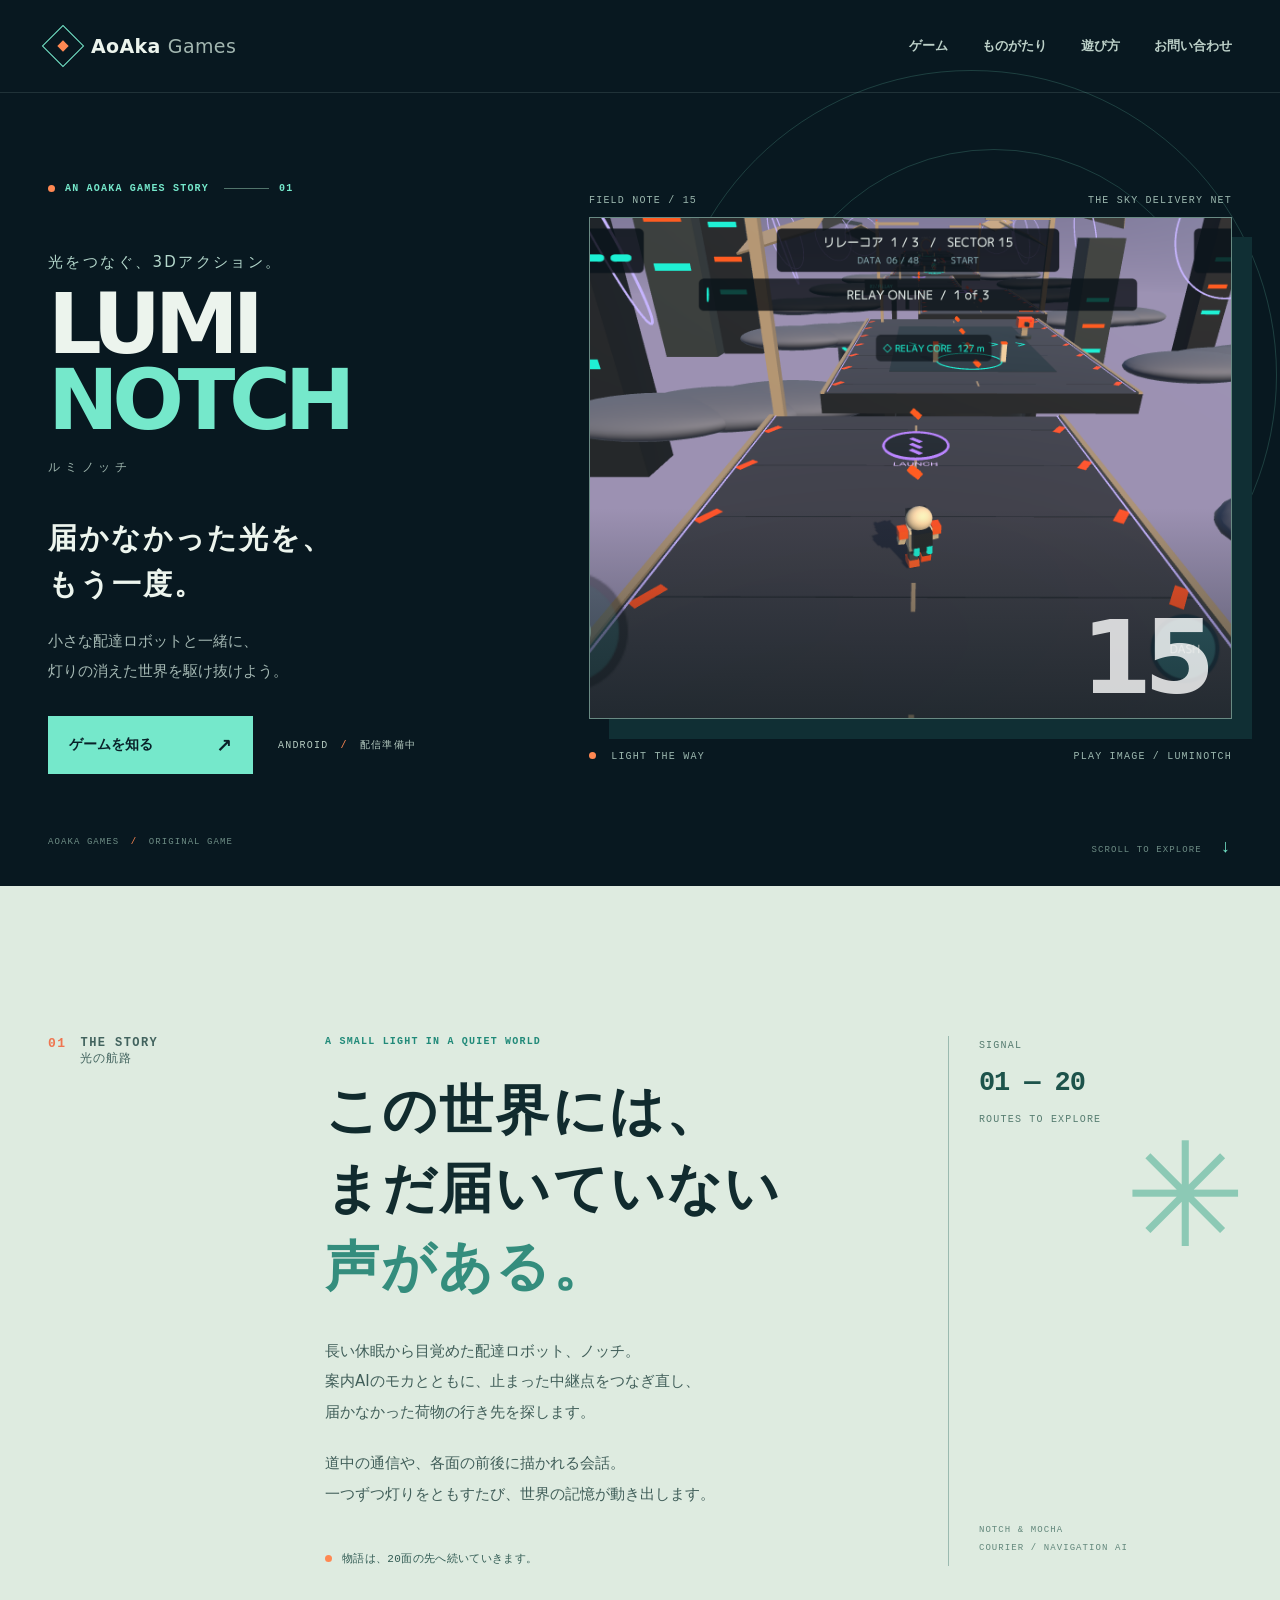
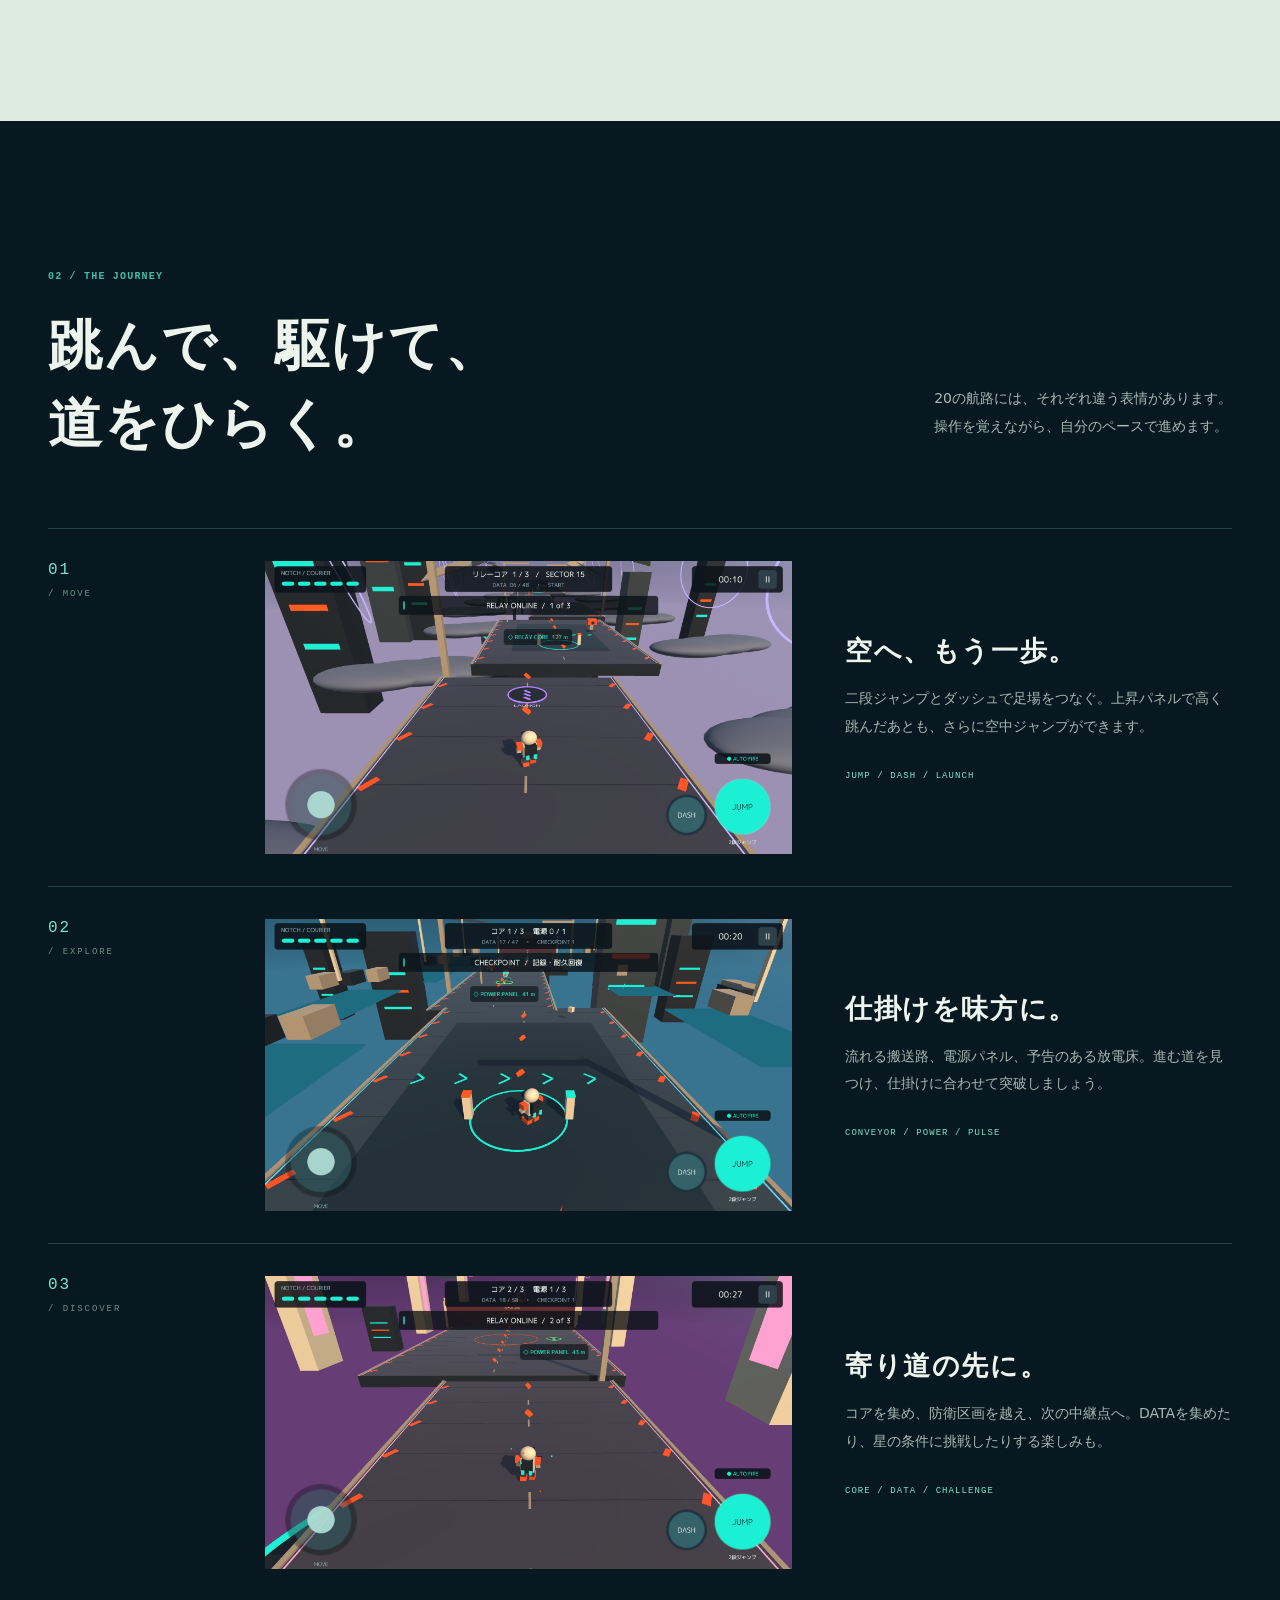
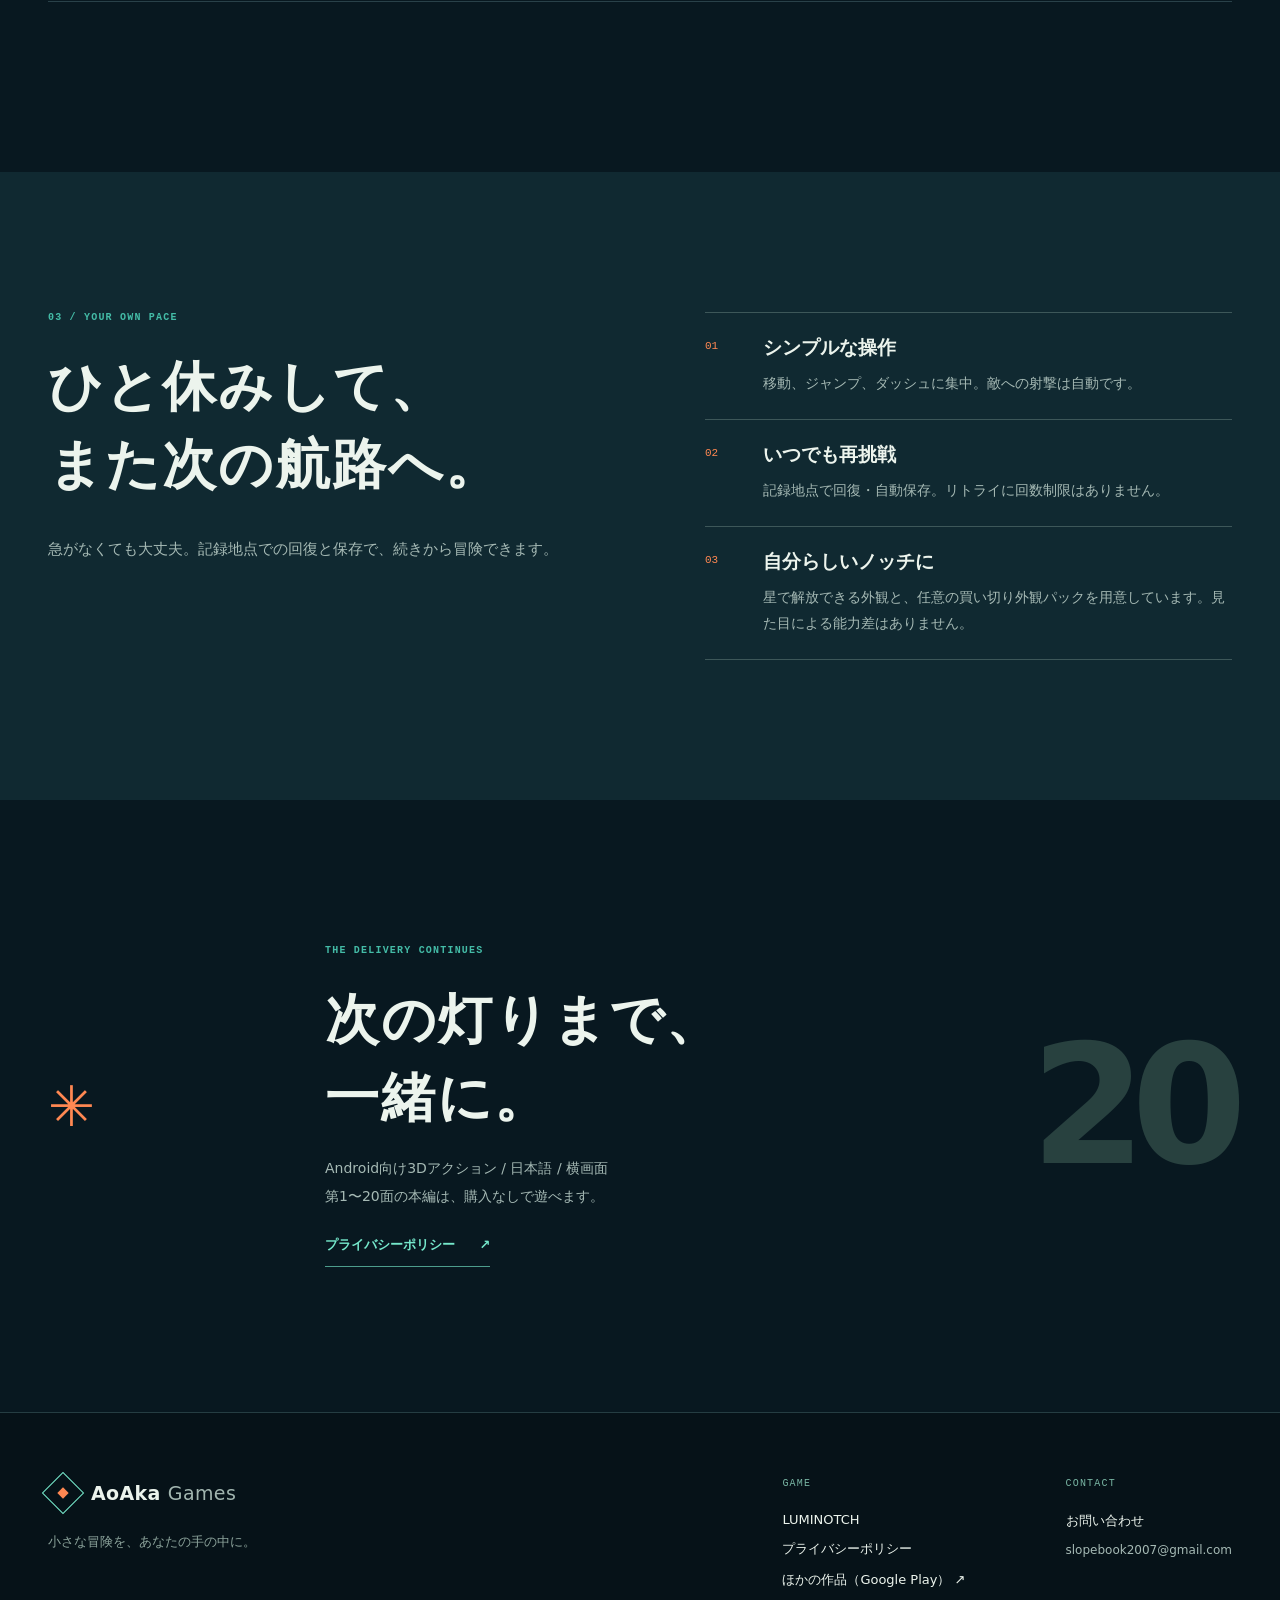
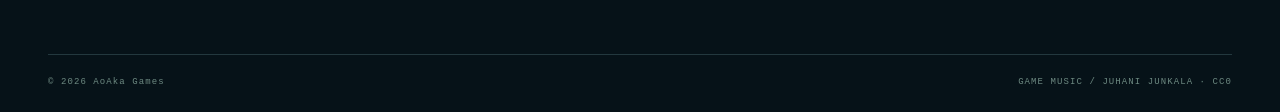
==== index.html @ 9eddff87 "Create AoAka Games official site" ====
<!doctype html>
<html lang="ja">
<head>
  <meta charset="utf-8">
  <meta name="viewport" content="width=device-width, initial-scale=1">
  <meta name="theme-color" content="#091820">
  <meta name="description" content="AoAka Gamesの公式サイト。小さな配達ロボットが光を届ける3Dアクション『LUMINOTCH』を紹介します。">
  <title>AoAka Games | LUMINOTCH</title>
  <link rel="icon" href="assets/icon.png" type="image/png">
  <link rel="stylesheet" href="assets/site.css">
</head>
<body>
  <a class="skip" href="#main">本文へ移動</a>
  <header class="site-header">
    <div class="shell header-inner">
      <a class="brand" href="./" aria-label="AoAka Games ホーム"><span class="brand-mark" aria-hidden="true"><i></i></span><span>AoAka <b>Games</b></span></a>
      <nav aria-label="メインナビゲーション">
        <a href="#game">ゲーム</a><a href="#world">ものがたり</a><a href="#play">遊び方</a><a href="#contact">お問い合わせ</a>
      </nav>
    </div>
  </header>

  <main id="main">
    <section class="hero shell" id="game" aria-labelledby="game-title">
      <div class="hero-copy">
        <div class="eyebrow"><span class="pulse-dot"></span> AN AOAKA GAMES STORY <span class="rule"></span> 01</div>
        <p class="hero-kicker">光をつなぐ、3Dアクション。</p>
        <h1 id="game-title">LUMI<span>NOTCH</span></h1>
        <p class="kana">ルミノッチ</p>
        <p class="hero-lead">届かなかった光を、<br>もう一度。</p>
        <p class="hero-desc">小さな配達ロボットと一緒に、<br class="desktop-break">灯りの消えた世界を駆け抜けよう。</p>
        <div class="hero-actions"><a class="primary-link" href="#play">ゲームを知る <span aria-hidden="true">↗</span></a><span class="platform">ANDROID <span> / </span> 配信準備中</span></div>
      </div>
      <div class="hero-visual">
        <div class="visual-label"><span>FIELD NOTE / 15</span><span>THE SKY DELIVERY NET</span></div>
        <div class="hero-image"><img src="assets/sky-route.png" width="1920" height="1080" alt="空に浮かぶ足場を進むノッチのゲーム画面"><div class="image-gradient"></div><span class="image-index">15</span></div>
        <div class="visual-bottom"><span><i></i> LIGHT THE WAY</span><span>PLAY IMAGE / LUMINOTCH</span></div>
        <div class="orbit orbit-one" aria-hidden="true"></div><div class="orbit orbit-two" aria-hidden="true"></div>
      </div>
      <div class="hero-foot"><span>AOAKA GAMES <i>/</i> ORIGINAL GAME</span><span>SCROLL TO EXPLORE <span aria-hidden="true">↓</span></span></div>
    </section>

    <section class="story" id="world" aria-labelledby="story-title">
      <div class="shell story-grid">
        <div class="section-index"><span>01</span><div>THE STORY<br><small>光の航路</small></div></div>
        <div class="story-copy"><p class="overline">A SMALL LIGHT IN A QUIET WORLD</p><h2 id="story-title">この世界には、<br>まだ届いていない<br><em>声がある。</em></h2>
          <p>長い休眠から目覚めた配達ロボット、ノッチ。<br>案内AIのモカとともに、止まった中継点をつなぎ直し、<br class="desktop-break">届かなかった荷物の行き先を探します。</p>
          <p>道中の通信や、各面の前後に描かれる会話。<br>一つずつ灯りをともすたび、世界の記憶が動き出します。</p>
          <span class="story-note"><i></i> 物語は、20面の先へ続いていきます。</span>
        </div>
        <div class="story-aside"><div class="coordinate">SIGNAL<br><strong>01 — 20</strong><br>ROUTES TO EXPLORE</div><div class="spark" aria-hidden="true">✳</div><p>NOTCH &amp; MOCHA<br>COURIER / NAVIGATION AI</p></div>
      </div>
    </section>

    <section class="routes shell" id="play" aria-labelledby="routes-title">
      <div class="section-top"><div><p class="overline">02 / THE JOURNEY</p><h2 id="routes-title">跳んで、駆けて、<br>道をひらく。</h2></div><p>20の航路には、それぞれ違う表情があります。<br>操作を覚えながら、自分のペースで進めます。</p></div>
      <div class="route-list">
        <article class="route-row"><div class="route-num">01 <span>/ MOVE</span></div><div class="route-image"><img src="assets/sky-route.png" width="1920" height="1080" loading="lazy" alt="上昇パネルと空の足場が続く航路"></div><div class="route-copy"><h3>空へ、もう一歩。</h3><p>二段ジャンプとダッシュで足場をつなぐ。上昇パネルで高く跳んだあとも、さらに空中ジャンプができます。</p><span>JUMP / DASH / LAUNCH</span></div></article>
        <article class="route-row"><div class="route-num">02 <span>/ EXPLORE</span></div><div class="route-image"><img src="assets/canal-route.png" width="1920" height="1080" loading="lazy" alt="搬送路の矢印が光る水路のゲーム画面"></div><div class="route-copy"><h3>仕掛けを味方に。</h3><p>流れる搬送路、電源パネル、予告のある放電床。進む道を見つけ、仕掛けに合わせて突破しましょう。</p><span>CONVEYOR / POWER / PULSE</span></div></article>
        <article class="route-row"><div class="route-num">03 <span>/ DISCOVER</span></div><div class="route-image"><img src="assets/final-route.png" width="1920" height="1080" loading="lazy" alt="紫の空に浮かぶ航路と電源パネルを探すゲーム画面"></div><div class="route-copy"><h3>寄り道の先に。</h3><p>コアを集め、防衛区画を越え、次の中継点へ。DATAを集めたり、星の条件に挑戦したりする楽しみも。</p><span>CORE / DATA / CHALLENGE</span></div></article>
      </div>
    </section>

    <section class="details" aria-labelledby="details-title"><div class="shell details-grid">
      <div><p class="overline">03 / YOUR OWN PACE</p><h2 id="details-title">ひと休みして、<br>また次の航路へ。</h2><p class="details-intro">急がなくても大丈夫。記録地点での回復と保存で、続きから冒険できます。</p></div>
      <div class="detail-list"><div><span>01</span><h3>シンプルな操作</h3><p>移動、ジャンプ、ダッシュに集中。敵への射撃は自動です。</p></div><div><span>02</span><h3>いつでも再挑戦</h3><p>記録地点で回復・自動保存。リトライに回数制限はありません。</p></div><div><span>03</span><h3>自分らしいノッチに</h3><p>星で解放できる外観と、任意の買い切り外観パックを用意しています。見た目による能力差はありません。</p></div></div>
    </div></section>

    <section class="last-call shell" aria-label="LUMINOTCHの情報"><div class="last-mark" aria-hidden="true">✳</div><div><p class="overline">THE DELIVERY CONTINUES</p><h2>次の灯りまで、<br>一緒に。</h2><p>Android向け3Dアクション / 日本語 / 横画面<br>第1〜20面の本編は、購入なしで遊べます。</p><a href="luminotch/privacy/">プライバシーポリシー <span aria-hidden="true">↗</span></a></div><span class="big-20" aria-hidden="true">20</span></section>
  </main>
  <footer id="contact"><div class="shell footer-main"><div><a class="brand footer-brand" href="./"><span class="brand-mark" aria-hidden="true"><i></i></span><span>AoAka <b>Games</b></span></a><p>小さな冒険を、あなたの手の中に。</p></div><div class="footer-links"><div><span>GAME</span><a href="#game">LUMINOTCH</a><a href="luminotch/privacy/">プライバシーポリシー</a><a href="https://play.google.com/store/apps/developer?id=AoAkaGames">ほかの作品（Google Play） ↗</a></div><div><span>CONTACT</span><a href="mailto:slopebook2007@gmail.com?subject=LUMINOTCH%20Support">お問い合わせ</a><small>slopebook2007@gmail.com</small></div></div></div><div class="shell footer-bottom"><span>© 2026 AoAka Games</span><span>GAME MUSIC / JUHANI JUNKALA · CC0</span></div></footer>
</body></html>
---- assets/site.css ----
@charset "utf-8";
:root{color-scheme:dark;--bg:#081820;--panel:#10252e;--ink:#ecf4ed;--muted:#a5b9b4;--line:#294149;--mint:#75e8cb;--orange:#ff8852;--sand:#e9e9d5;--width:1370px}
*{box-sizing:border-box}html{scroll-behavior:smooth}body{margin:0;background:var(--bg);color:var(--ink);font-family:system-ui,-apple-system,"Yu Gothic",Meiryo,sans-serif;-webkit-font-smoothing:antialiased}a{color:inherit}img{display:block;width:100%;height:auto}a:focus-visible{outline:3px solid var(--orange);outline-offset:5px}.shell{width:min(var(--width),calc(100% - 96px));margin:auto}.skip{position:absolute;top:-80px;left:12px;z-index:20;background:var(--sand);color:#082128;padding:10px}.skip:focus{top:12px}.site-header{border-bottom:1px solid rgba(194,225,213,.13)}.header-inner{height:92px;display:flex;align-items:center;justify-content:space-between;gap:28px}.brand{display:inline-flex;align-items:center;gap:13px;text-decoration:none;font-size:19px;letter-spacing:.02em;font-weight:760;white-space:nowrap}.brand b{font-weight:400;color:#a2b6b0}.brand-mark{width:30px;height:30px;border:1.5px solid var(--mint);transform:rotate(45deg);position:relative;display:inline-grid;place-items:center}.brand-mark i{width:8px;height:8px;background:var(--orange);display:block}.header-inner nav{display:flex;align-items:center;gap:34px}.header-inner nav a{font-size:13px;font-weight:650;text-decoration:none;color:#bcd0c8}.header-inner nav a:hover,.footer-links a:hover{color:var(--mint)}
.hero{min-height:min(790px,calc(100vh - 92px));display:grid;grid-template-columns:.87fr 1.13fr;align-items:center;position:relative;padding:90px 0 112px;gap:46px}.hero-copy{position:relative;z-index:2}.eyebrow,.overline,.visual-label,.visual-bottom,.hero-foot,.route-num,.route-copy span,.section-index,.story-note,.coordinate,.story-aside p,.platform,.footer-links span,.footer-bottom{font-family:ui-monospace,SFMono-Regular,Consolas,monospace;letter-spacing:.12em}.eyebrow{display:flex;align-items:center;gap:10px;color:var(--mint);font-size:10px;font-weight:700}.pulse-dot,.visual-bottom i,.story-note i{display:inline-block;width:7px;height:7px;background:var(--orange);border-radius:50%}.eyebrow .rule{width:45px;height:1px;background:#51746b;margin-left:5px}.hero-kicker{font-size:15px;letter-spacing:.16em;color:#b4d8cc;margin:59px 0 14px}.hero h1{font-size:clamp(55px,6.6vw,103px);line-height:.9;letter-spacing:-.075em;margin:0 0 8px;font-weight:820}.hero h1 span{display:block;color:var(--mint)}.kana{font-size:12px;letter-spacing:.4em;color:#9db4ac;margin:21px 0 40px}.hero-lead{font-size:clamp(25px,2.3vw,36px);font-weight:700;line-height:1.55;letter-spacing:.07em;margin:0}.hero-desc{font-size:15px;line-height:1.95;color:var(--muted);margin:20px 0 30px}.hero-actions{display:flex;align-items:center;gap:25px;flex-wrap:wrap}.primary-link{display:inline-flex;align-items:center;justify-content:space-between;gap:35px;padding:18px 21px;background:var(--mint);color:#092129;text-decoration:none;font-size:14px;font-weight:750;min-width:205px}.primary-link:hover{background:#a9f3de}.primary-link span{font-size:19px}.platform{font-size:10px;color:#b4cac0}.platform span{color:var(--orange);padding:0 5px}.hero-visual{position:relative;min-width:0;z-index:1}.visual-label,.visual-bottom{display:flex;justify-content:space-between;gap:12px;font-size:10px;color:#9bb7ae}.visual-label{padding:0 0 11px}.hero-image{position:relative;overflow:hidden;border:1px solid #698a83;box-shadow:20px 20px 0 #102f34}.hero-image img{aspect-ratio:1.28;object-fit:cover;object-position:47% center}.image-gradient{position:absolute;inset:0;background:linear-gradient(0deg,rgba(4,19,23,.5),transparent 42%);pointer-events:none}.image-index{position:absolute;right:24px;bottom:9px;color:#fff;font-size:clamp(58px,8vw,115px);font-weight:800;line-height:1;letter-spacing:-.08em;opacity:.8}.visual-bottom{margin-top:32px}.visual-bottom i{margin-right:8px}.orbit{position:absolute;border:1px solid rgba(121,232,202,.19);border-radius:50%;z-index:-1;pointer-events:none}.orbit-one{width:95%;aspect-ratio:1;top:-22%;left:12%}.orbit-two{width:70%;aspect-ratio:1;top:-8%;left:28%}.hero-foot{position:absolute;bottom:29px;left:0;right:0;display:flex;justify-content:space-between;font-size:9px;color:#6e8d85}.hero-foot i{color:var(--orange);font-style:normal;margin:0 5px}.hero-foot span:last-child span{color:var(--mint);font-size:18px;margin-left:12px}
.story{background:#deebe0;color:#112b2e;padding:150px 0 155px;overflow:hidden}.story-grid{display:grid;grid-template-columns:1fr 2.4fr 1.15fr;gap:30px}.section-index{font-size:12px;display:flex;gap:14px;align-items:flex-start;font-weight:700;color:#42635e}.section-index>span{font-size:13px;color:#ef7550}.section-index small{font:500 12px system-ui,sans-serif;letter-spacing:.06em}.overline{color:#44bca7;font-size:10px;font-weight:800;margin:0 0 25px}.story .overline{color:#218a79}.story h2,.section-top h2,.details h2,.last-call h2{font-size:clamp(35px,4.2vw,61px);line-height:1.45;letter-spacing:.04em;margin:0 0 30px}.story h2 em{font-style:normal;color:#348d7d}.story-copy>p:not(.overline){color:#405e59;font-size:15px;line-height:2.05;margin:0 0 20px}.story-note{font-size:11px;letter-spacing:.03em;color:#315b53;display:inline-flex;align-items:center;gap:10px;margin-top:22px}.story-aside{position:relative;border-left:1px solid #9bbab0;padding-left:30px;display:flex;flex-direction:column;justify-content:space-between;min-height:350px}.coordinate{font-size:10px;line-height:2;color:#567c70}.coordinate strong{font-size:27px;letter-spacing:-.04em;color:#1d534b}.spark{font-size:145px;color:#8cc9b5;position:absolute;right:-14px;top:75px;font-weight:200}.story-aside p{font-size:9px;line-height:2;color:#62877b}
.routes{padding:150px 0 170px}.section-top{display:flex;align-items:end;justify-content:space-between;gap:50px;margin-bottom:65px}.section-top h2{margin:0}.section-top>p{font-size:14px;line-height:2;color:var(--muted);padding-bottom:9px}.route-list{border-top:1px solid var(--line)}.route-row{display:grid;grid-template-columns:.45fr 1.3fr 1fr;gap:35px;align-items:center;padding:32px 0;border-bottom:1px solid var(--line)}.route-num{align-self:start;color:var(--mint);font-size:16px;white-space:nowrap}.route-num span{display:block;color:#708e84;font-size:9px;margin-top:10px}.route-image{overflow:hidden;background:#1b3339}.route-image img{aspect-ratio:1.8;object-fit:cover;transition:transform .35s ease}.route-row:hover img{transform:scale(1.025)}.route-copy{padding-left:18px}.route-copy h3{font-size:27px;letter-spacing:.06em;margin:0 0 16px}.route-copy p{font-size:14px;line-height:1.95;color:var(--muted);margin:0 0 23px}.route-copy span{font-size:9px;color:var(--mint)}
.details{background:#102931;padding:140px 0}.details-grid{display:grid;grid-template-columns:1fr 1fr;gap:130px}.details-intro{color:var(--muted);font-size:15px;line-height:2}.detail-list{border-top:1px solid #3d5759}.detail-list>div{display:grid;grid-template-columns:38px 1fr;column-gap:20px;padding:22px 0;border-bottom:1px solid #3d5759}.detail-list span{grid-row:span 2;font:11px ui-monospace,monospace;color:var(--orange);padding-top:5px}.detail-list h3{font-size:19px;margin:0 0 10px}.detail-list p{font-size:14px;line-height:1.85;color:var(--muted);margin:0}.last-call{padding:145px 0;display:grid;grid-template-columns:1fr 2.4fr 1.15fr;gap:30px;align-items:center}.last-mark{font-size:56px;color:var(--orange)}.last-call h2{margin-bottom:18px}.last-call p:not(.overline){color:var(--muted);font-size:14px;line-height:2}.last-call a{display:inline-block;text-decoration:none;color:var(--mint);font-size:13px;font-weight:700;border-bottom:1px solid #4d9d8c;padding:12px 0}.last-call a span{margin-left:20px}.big-20{font-size:clamp(100px,13vw,180px);font-weight:800;letter-spacing:-.09em;line-height:1;color:#28413f;text-align:right}
footer{background:#061218;border-top:1px solid #253d42;padding:65px 0 25px}.footer-main{display:flex;justify-content:space-between;gap:60px;padding-bottom:65px}.footer-main p{font-size:13px;color:#8ca39b;margin-top:25px}.footer-links{display:flex;gap:100px}.footer-links div{display:flex;flex-direction:column;gap:13px}.footer-links span{color:#79b6a4;font-size:10px;margin-bottom:10px}.footer-links a{text-decoration:none;font-size:13px}.footer-links small{font-size:12px;color:#a5b9b4}.footer-bottom{display:flex;justify-content:space-between;gap:20px;padding-top:22px;border-top:1px solid #23383e;color:#6d8981;font-size:9px}
@media(max-width:1000px){.shell{width:min(var(--width),calc(100% - 64px))}.header-inner nav{gap:20px}.hero{grid-template-columns:1fr 1fr;gap:28px}.hero h1{font-size:clamp(51px,6.4vw,72px)}.story-grid,.last-call{grid-template-columns:.7fr 2.3fr}.story-aside,.big-20{display:none}.details-grid{gap:65px}.route-row{grid-template-columns:.35fr 1.1fr 1fr;gap:20px}.route-copy{padding-left:0}.route-copy h3{font-size:23px}}
@media(max-width:700px){.shell{width:calc(100% - 40px)}.header-inner{height:auto;min-height:76px;flex-wrap:wrap;padding:20px 0;gap:17px}.brand{font-size:17px}.brand-mark{width:25px;height:25px}.header-inner nav{width:100%;gap:0;justify-content:space-between}.header-inner nav a{font-size:11px}.hero{min-height:auto;grid-template-columns:1fr;gap:45px;padding:65px 0 90px}.eyebrow{font-size:9px}.hero-kicker{margin-top:45px}.hero h1{font-size:clamp(58px,14vw,90px)}.kana{margin-bottom:30px}.hero-lead{font-size:27px}.hero-desc{font-size:14px}.hero-image img{aspect-ratio:1.35}.hero-foot{font-size:8px;bottom:22px}.hero-foot span:last-child{display:none}.story{padding:85px 0}.story-grid,.last-call{grid-template-columns:1fr;gap:35px}.section-index{font-size:10px}.story h2,.section-top h2,.details h2,.last-call h2{font-size:clamp(34px,9vw,49px)}.story-copy>p:not(.overline){font-size:14px}.desktop-break{display:none}.routes{padding:90px 0}.section-top{display:block;margin-bottom:40px}.section-top>p{font-size:13px;margin-top:20px}.route-row{grid-template-columns:1fr;gap:18px;padding:25px 0 34px}.route-num span{display:inline;margin-left:8px}.route-image img{aspect-ratio:1.8}.route-copy h3{font-size:22px;margin-bottom:10px}.route-copy p{font-size:13px;margin-bottom:14px}.details{padding:85px 0}.details-grid{grid-template-columns:1fr;gap:35px}.details-intro{font-size:14px}.detail-list p{font-size:13px}.last-call{padding:90px 0;gap:24px}.last-mark{font-size:38px}.footer-main{display:block;padding-bottom:45px}.footer-links{gap:45px;flex-wrap:wrap;margin-top:45px}.footer-bottom{display:block;line-height:2.2}.footer-bottom span{display:block}}
@media(prefers-reduced-motion:reduce){html{scroll-behavior:auto}.route-image img{transition:none}}
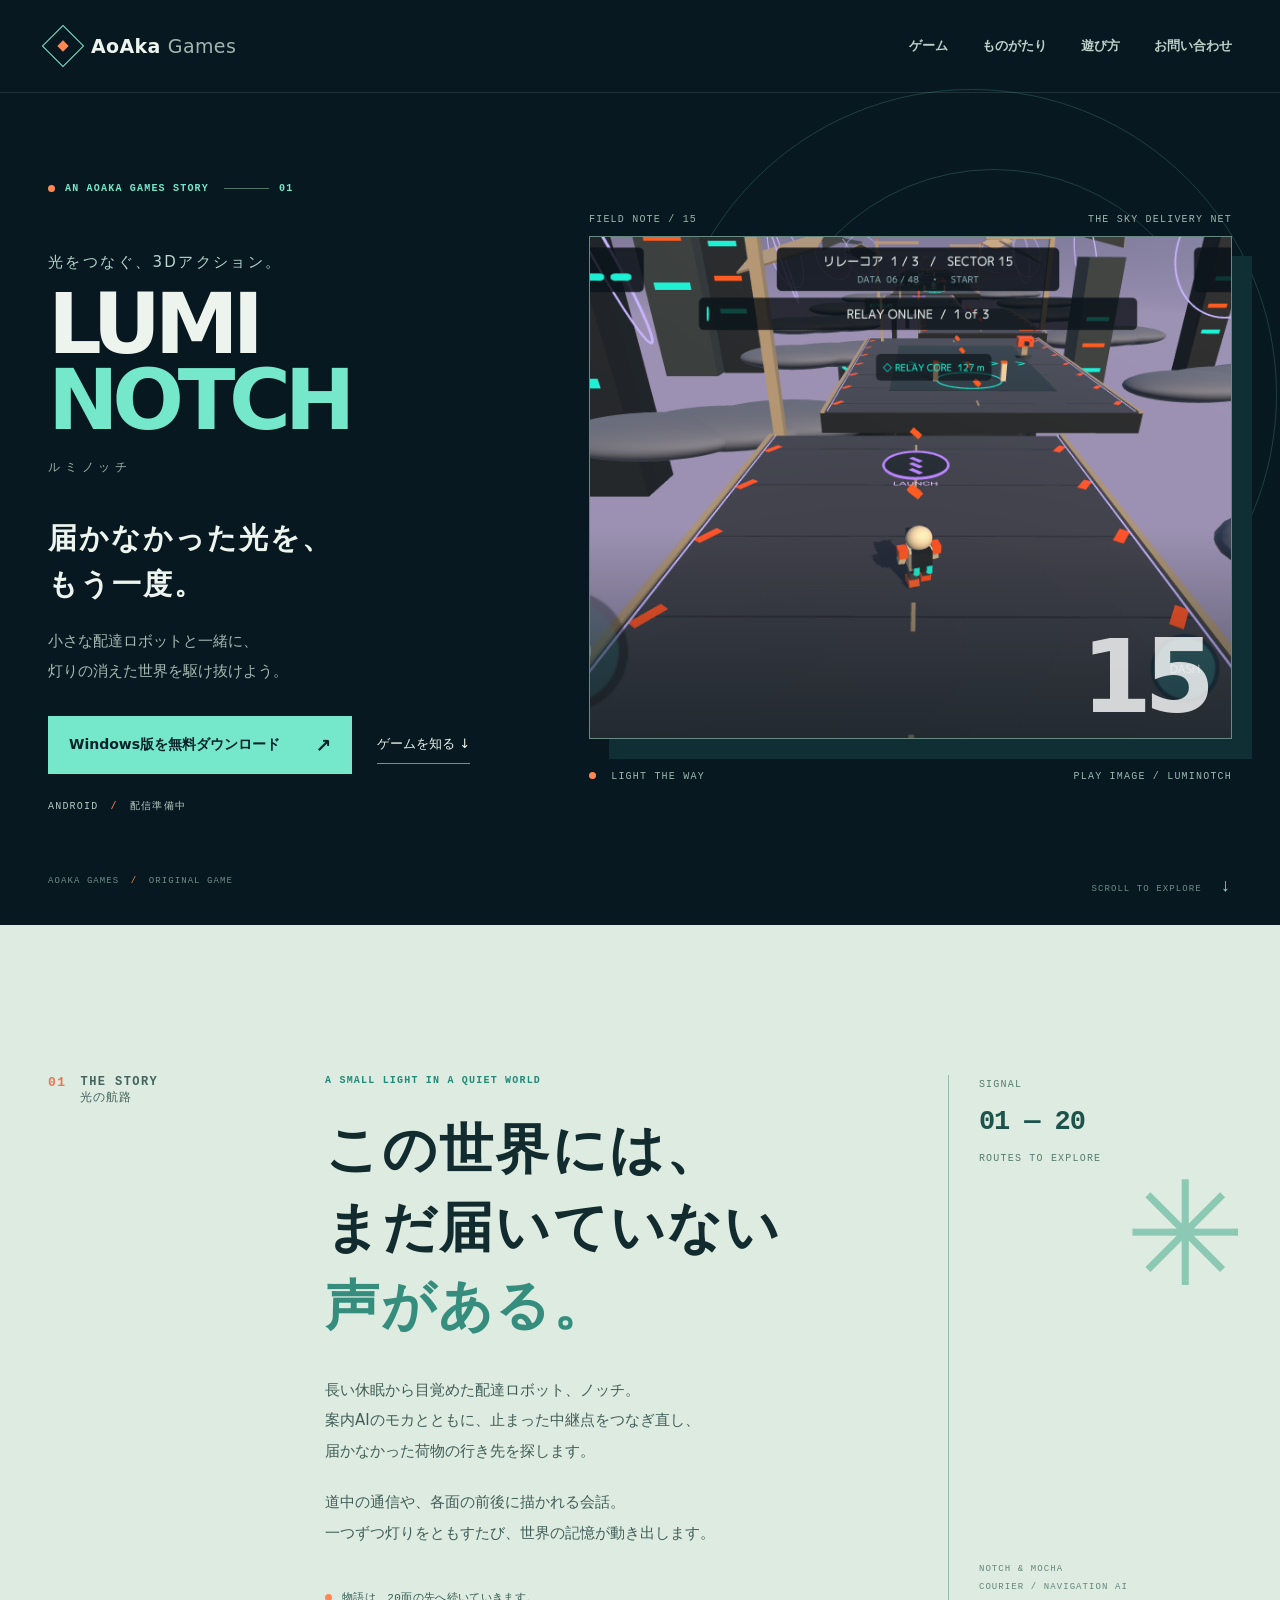
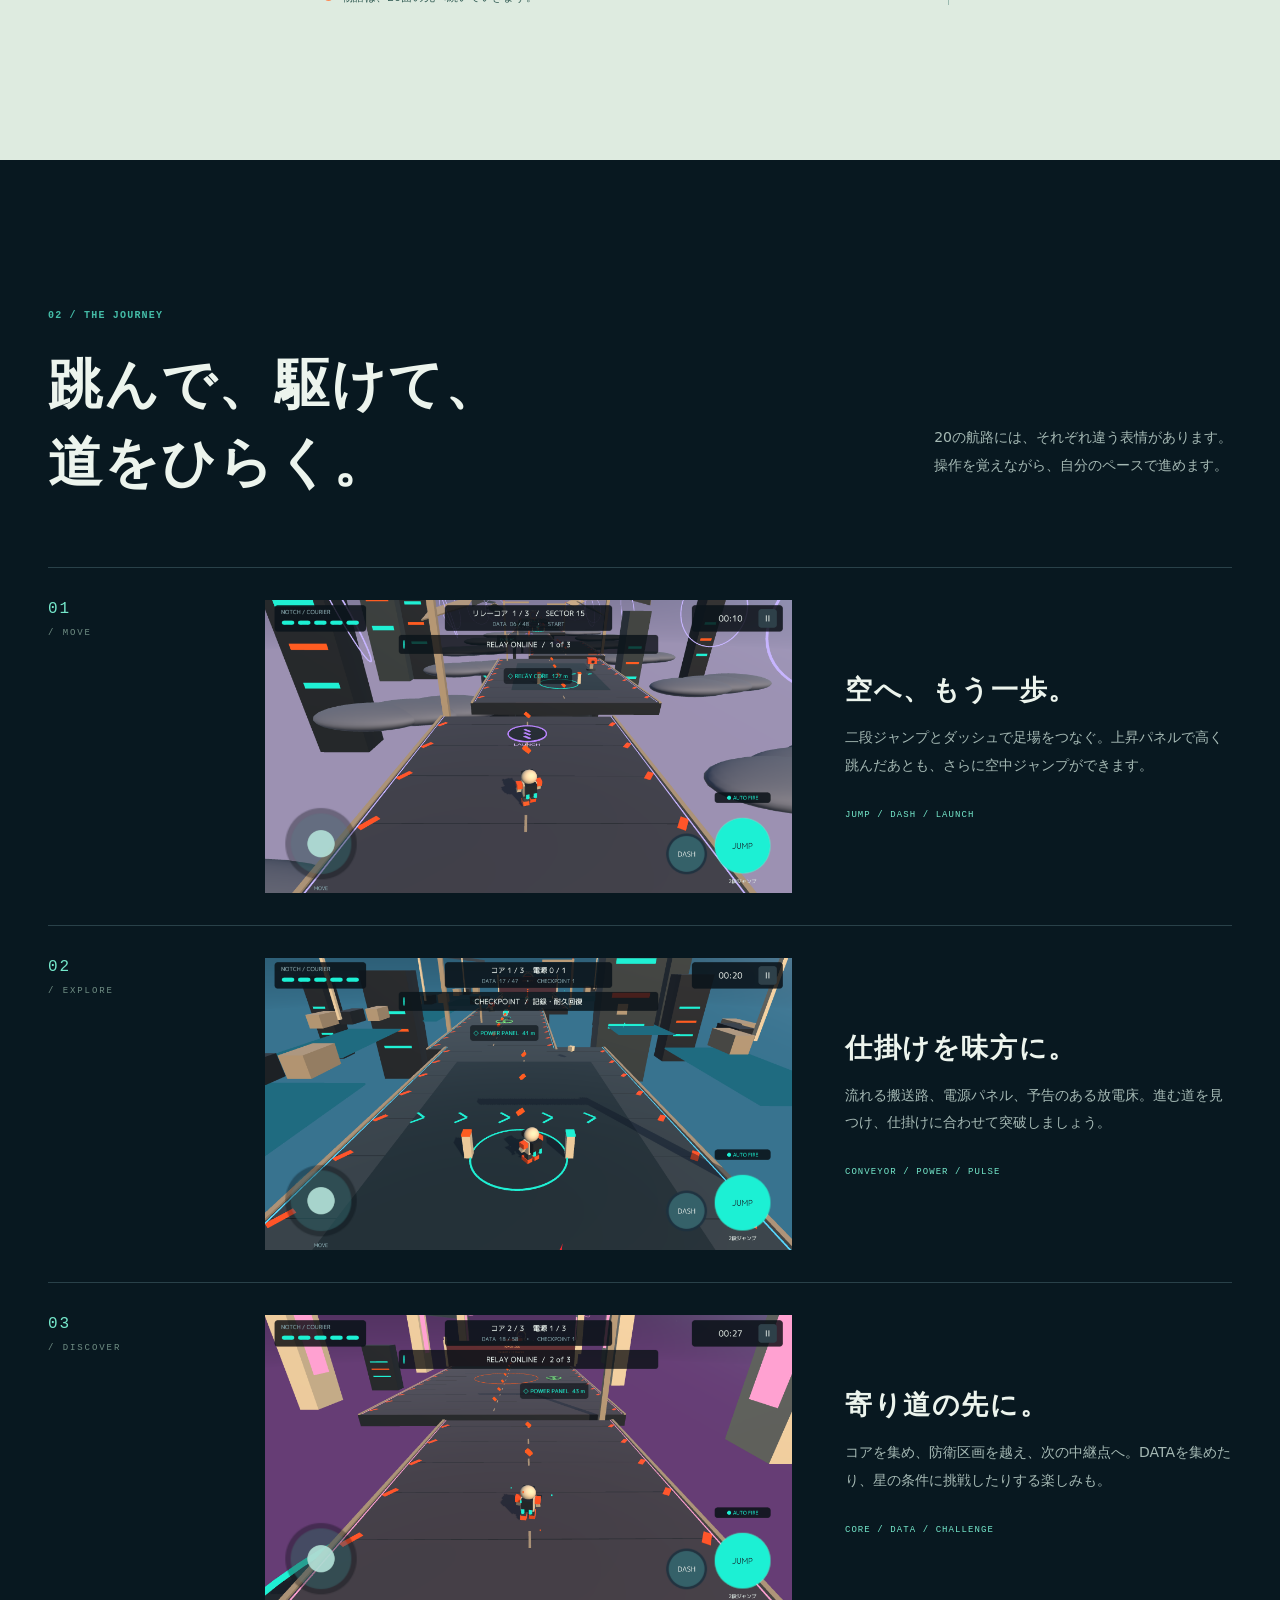
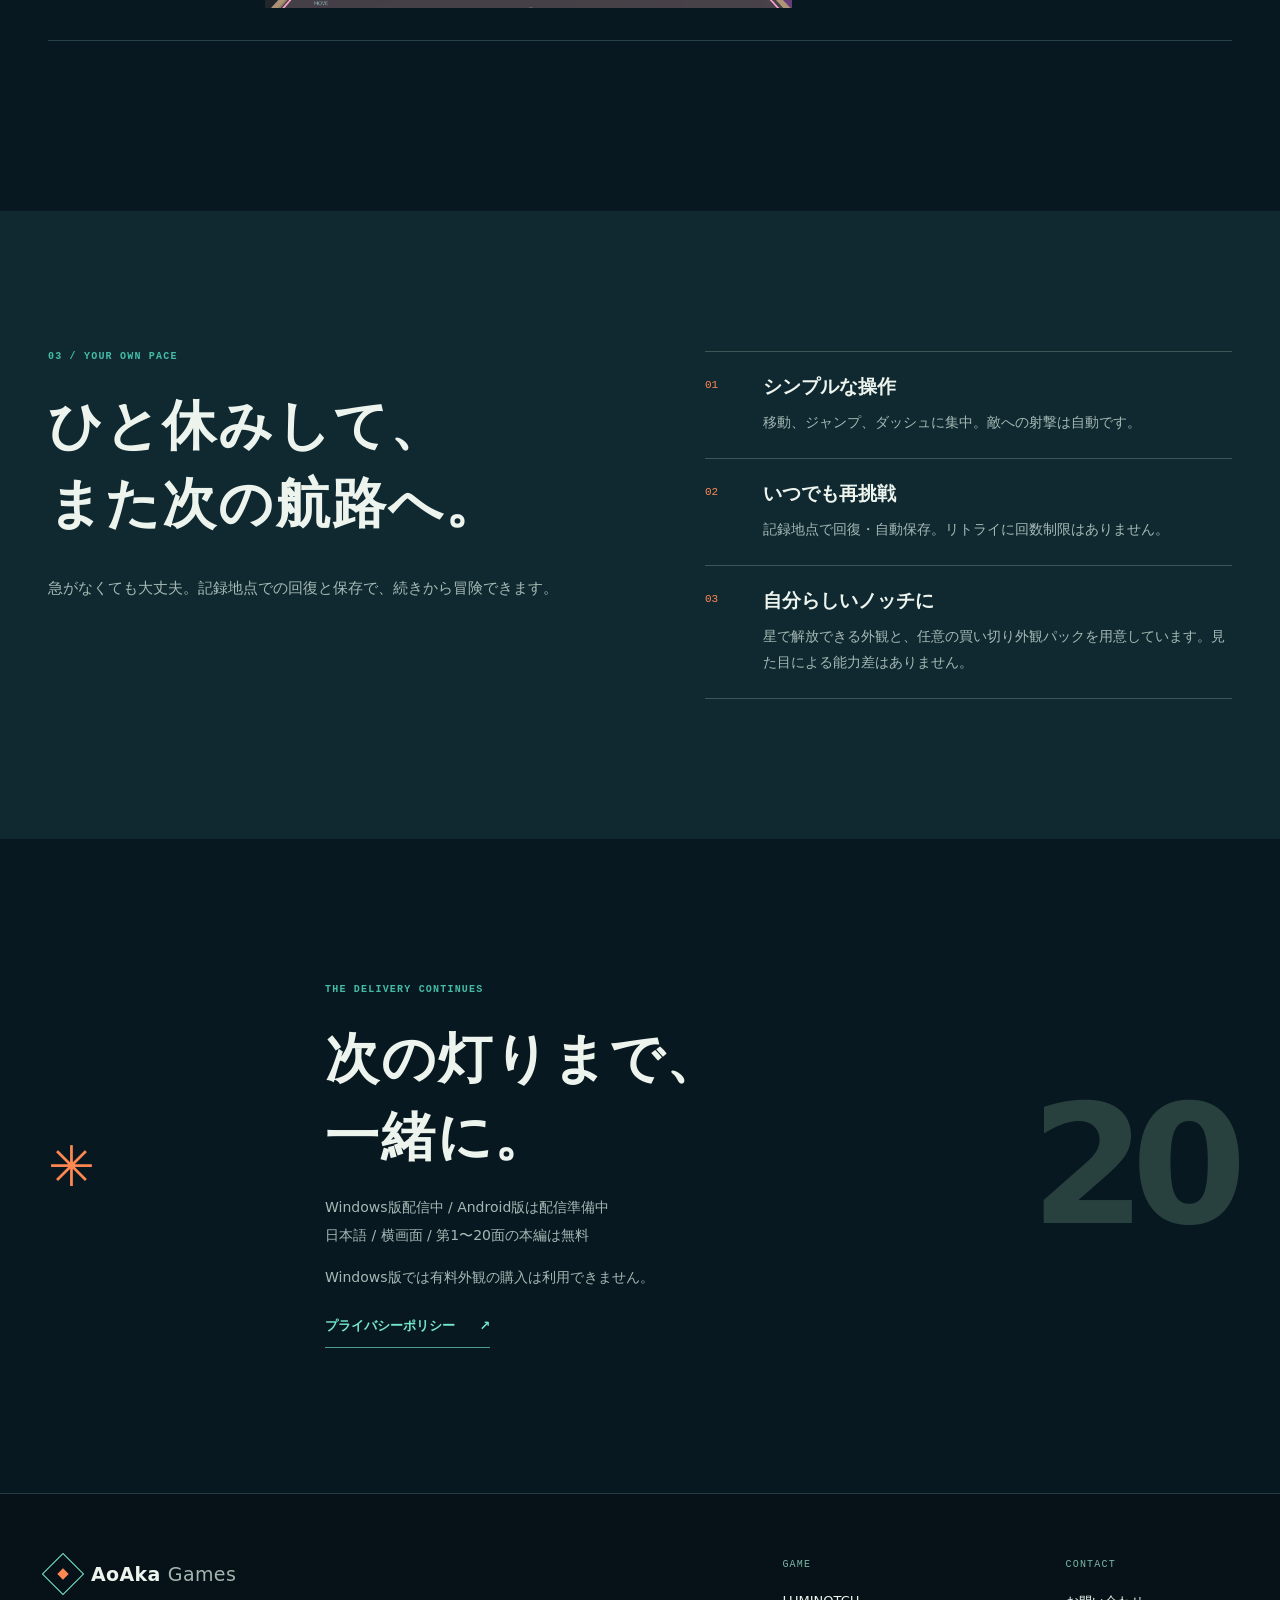
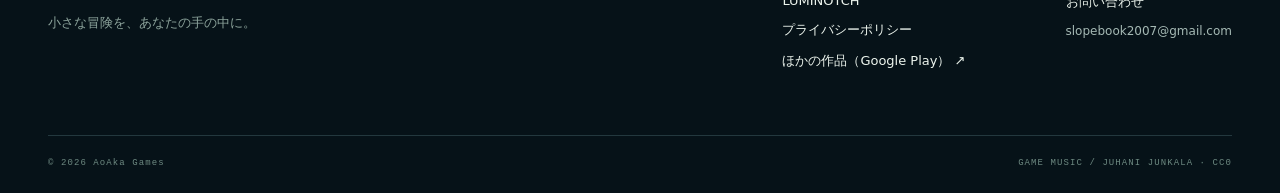
==== commit fc8eb014: "Add Windows download" ====
--- a/index.html
+++ b/index.html
@@ -29,7 +29,7 @@
         <p class="kana">ルミノッチ</p>
         <p class="hero-lead">届かなかった光を、<br>もう一度。</p>
         <p class="hero-desc">小さな配達ロボットと一緒に、<br class="desktop-break">灯りの消えた世界を駆け抜けよう。</p>
-        <div class="hero-actions"><a class="primary-link" href="#play">ゲームを知る <span aria-hidden="true">↗</span></a><span class="platform">ANDROID <span> / </span> 配信準備中</span></div>
+        <div class="hero-actions"><a class="primary-link" href="https://github.com/yoshimunebancyo/aoakagames-official/releases/download/pc-v1.0.0/Luminotch-Windows-1.0.0.zip">Windows版を無料ダウンロード <span aria-hidden="true">↗</span></a><a class="secondary-link" href="#play">ゲームを知る ↓</a><span class="platform">ANDROID <span> / </span> 配信準備中</span></div>
       </div>
       <div class="hero-visual">
         <div class="visual-label"><span>FIELD NOTE / 15</span><span>THE SKY DELIVERY NET</span></div>
@@ -66,7 +66,7 @@
       <div class="detail-list"><div><span>01</span><h3>シンプルな操作</h3><p>移動、ジャンプ、ダッシュに集中。敵への射撃は自動です。</p></div><div><span>02</span><h3>いつでも再挑戦</h3><p>記録地点で回復・自動保存。リトライに回数制限はありません。</p></div><div><span>03</span><h3>自分らしいノッチに</h3><p>星で解放できる外観と、任意の買い切り外観パックを用意しています。見た目による能力差はありません。</p></div></div>
     </div></section>
 
-    <section class="last-call shell" aria-label="LUMINOTCHの情報"><div class="last-mark" aria-hidden="true">✳</div><div><p class="overline">THE DELIVERY CONTINUES</p><h2>次の灯りまで、<br>一緒に。</h2><p>Android向け3Dアクション / 日本語 / 横画面<br>第1〜20面の本編は、購入なしで遊べます。</p><a href="luminotch/privacy/">プライバシーポリシー <span aria-hidden="true">↗</span></a></div><span class="big-20" aria-hidden="true">20</span></section>
+    <section class="last-call shell" aria-label="LUMINOTCHの情報"><div class="last-mark" aria-hidden="true">✳</div><div><p class="overline">THE DELIVERY CONTINUES</p><h2>次の灯りまで、<br>一緒に。</h2><p>Windows版配信中 / Android版は配信準備中<br>日本語 / 横画面 / 第1〜20面の本編は無料</p><p>Windows版では有料外観の購入は利用できません。</p><a href="luminotch/privacy/">プライバシーポリシー <span aria-hidden="true">↗</span></a></div><span class="big-20" aria-hidden="true">20</span></section>
   </main>
   <footer id="contact"><div class="shell footer-main"><div><a class="brand footer-brand" href="./"><span class="brand-mark" aria-hidden="true"><i></i></span><span>AoAka <b>Games</b></span></a><p>小さな冒険を、あなたの手の中に。</p></div><div class="footer-links"><div><span>GAME</span><a href="#game">LUMINOTCH</a><a href="luminotch/privacy/">プライバシーポリシー</a><a href="https://play.google.com/store/apps/developer?id=AoAkaGames">ほかの作品（Google Play） ↗</a></div><div><span>CONTACT</span><a href="mailto:slopebook2007@gmail.com?subject=LUMINOTCH%20Support">お問い合わせ</a><small>slopebook2007@gmail.com</small></div></div></div><div class="shell footer-bottom"><span>© 2026 AoAka Games</span><span>GAME MUSIC / JUHANI JUNKALA · CC0</span></div></footer>
 </body></html>
--- a/assets/site.css
+++ b/assets/site.css
@@ -9,3 +9,4 @@
 @media(max-width:1000px){.shell{width:min(var(--width),calc(100% - 64px))}.header-inner nav{gap:20px}.hero{grid-template-columns:1fr 1fr;gap:28px}.hero h1{font-size:clamp(51px,6.4vw,72px)}.story-grid,.last-call{grid-template-columns:.7fr 2.3fr}.story-aside,.big-20{display:none}.details-grid{gap:65px}.route-row{grid-template-columns:.35fr 1.1fr 1fr;gap:20px}.route-copy{padding-left:0}.route-copy h3{font-size:23px}}
 @media(max-width:700px){.shell{width:calc(100% - 40px)}.header-inner{height:auto;min-height:76px;flex-wrap:wrap;padding:20px 0;gap:17px}.brand{font-size:17px}.brand-mark{width:25px;height:25px}.header-inner nav{width:100%;gap:0;justify-content:space-between}.header-inner nav a{font-size:11px}.hero{min-height:auto;grid-template-columns:1fr;gap:45px;padding:65px 0 90px}.eyebrow{font-size:9px}.hero-kicker{margin-top:45px}.hero h1{font-size:clamp(58px,14vw,90px)}.kana{margin-bottom:30px}.hero-lead{font-size:27px}.hero-desc{font-size:14px}.hero-image img{aspect-ratio:1.35}.hero-foot{font-size:8px;bottom:22px}.hero-foot span:last-child{display:none}.story{padding:85px 0}.story-grid,.last-call{grid-template-columns:1fr;gap:35px}.section-index{font-size:10px}.story h2,.section-top h2,.details h2,.last-call h2{font-size:clamp(34px,9vw,49px)}.story-copy>p:not(.overline){font-size:14px}.desktop-break{display:none}.routes{padding:90px 0}.section-top{display:block;margin-bottom:40px}.section-top>p{font-size:13px;margin-top:20px}.route-row{grid-template-columns:1fr;gap:18px;padding:25px 0 34px}.route-num span{display:inline;margin-left:8px}.route-image img{aspect-ratio:1.8}.route-copy h3{font-size:22px;margin-bottom:10px}.route-copy p{font-size:13px;margin-bottom:14px}.details{padding:85px 0}.details-grid{grid-template-columns:1fr;gap:35px}.details-intro{font-size:14px}.detail-list p{font-size:13px}.last-call{padding:90px 0;gap:24px}.last-mark{font-size:38px}.footer-main{display:block;padding-bottom:45px}.footer-links{gap:45px;flex-wrap:wrap;margin-top:45px}.footer-bottom{display:block;line-height:2.2}.footer-bottom span{display:block}}
 @media(prefers-reduced-motion:reduce){html{scroll-behavior:auto}.route-image img{transition:none}}
+.secondary-link{font-size:13px;color:var(--ink);text-decoration:none;border-bottom:1px solid #6c968a;padding:10px 0;white-space:nowrap}.secondary-link:hover{color:var(--mint)}
